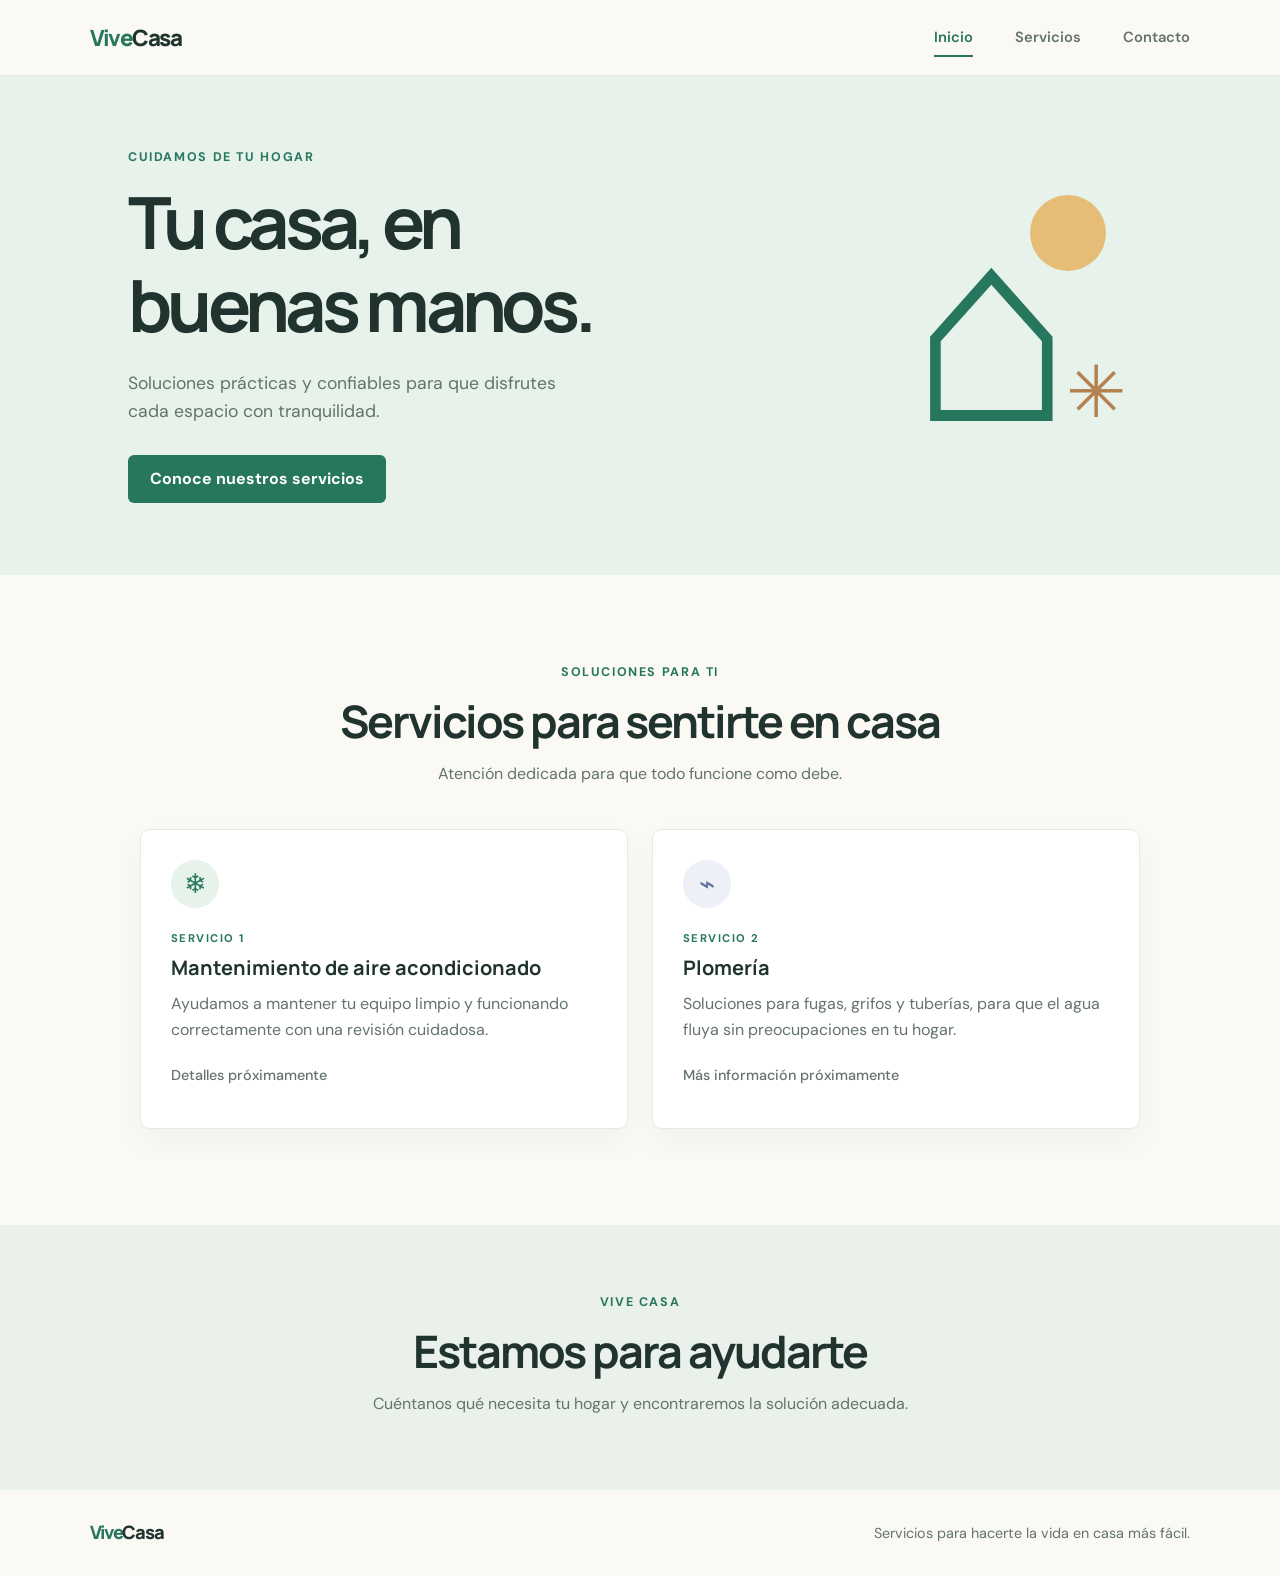
==== index.html @ fa735439 "Add Vive Casa base site" ====
<!doctype html>
<html lang="es">
<head>
  <meta charset="utf-8">
  <meta name="viewport" content="width=device-width, initial-scale=1">
  <meta name="description" content="Servicios confiables de mantenimiento de aire acondicionado y plomería para tu hogar.">
  <title>Vive Casa | Servicios para tu hogar</title>
  <link rel="stylesheet" href="style.css">
  <script src="script.js" defer></script>
</head>
<body>
  <header class="site-header">
    <a class="brand" href="#inicio" aria-label="Vive Casa, inicio">Vive<span>Casa</span></a>
    <nav class="site-nav" aria-label="Navegación principal">
      <a class="nav-link is-active" href="#inicio">Inicio</a>
      <a class="nav-link" href="#servicios">Servicios</a>
      <a class="nav-link" href="#contacto">Contacto</a>
    </nav>
  </header>

  <main>
    <section class="hero page-section" id="inicio">
      <div class="hero-content">
        <p class="eyebrow">Cuidamos de tu hogar</p>
        <h1>Tu casa, en buenas manos.</h1>
        <p class="hero-copy">Soluciones prácticas y confiables para que disfrutes cada espacio con tranquilidad.</p>
        <a class="button" href="#servicios">Conoce nuestros servicios</a>
      </div>
      <div class="hero-art" aria-hidden="true">
        <span class="sun"></span>
        <span class="house">⌂</span>
        <span class="plant">✳</span>
      </div>
    </section>

    <section class="services page-section" id="servicios">
      <div class="section-heading">
        <p class="eyebrow">Soluciones para ti</p>
        <h2>Servicios para sentirte en casa</h2>
        <p>Atención dedicada para que todo funcione como debe.</p>
      </div>
      <div class="service-grid">
        <article class="service-card">
          <div class="service-icon" aria-hidden="true">❄</div>
          <p class="card-label">Servicio 1</p>
          <h3>Mantenimiento de aire acondicionado</h3>
          <p>Ayudamos a mantener tu equipo limpio y funcionando correctamente con una revisión cuidadosa.</p>
          <span class="text-link coming-soon">Detalles próximamente</span>
        </article>
        <article class="service-card">
          <div class="service-icon plumbing-icon" aria-hidden="true">⌁</div>
          <p class="card-label">Servicio 2</p>
          <h3>Plomería</h3>
          <p>Soluciones para fugas, grifos y tuberías, para que el agua fluya sin preocupaciones en tu hogar.</p>
          <span class="text-link coming-soon">Más información próximamente</span>
        </article>
      </div>
    </section>

    <section class="contact page-section" id="contacto">
      <p class="eyebrow">Vive Casa</p>
      <h2>Estamos para ayudarte</h2>
      <p>Cuéntanos qué necesita tu hogar y encontraremos la solución adecuada.</p>
    </section>
  </main>

  <footer class="site-footer">
    <a class="brand footer-brand" href="#inicio">Vive<span>Casa</span></a>
    <p>Servicios para hacerte la vida en casa más fácil.</p>
  </footer>
</body>
</html>
---- style.css ----
@import url('https://fonts.googleapis.com/css2?family=DM+Sans:wght@400;500;600;700&family=Manrope:wght@500;600;700;800&display=swap');

:root {
  color-scheme: light;
  --ink: #20332f;
  --muted: #64736d;
  --green: #27765e;
  --green-dark: #1d5e4a;
  --mint: #e7f2eb;
  --cream: #faf9f4;
  --white: #fff;
}

* {
  box-sizing: border-box;
}

html {
  scroll-behavior: smooth;
}

body {
  margin: 0;
  background: var(--cream);
  color: var(--ink);
  font-family: "DM Sans", sans-serif;
  line-height: 1.6;
}

a {
  color: inherit;
}

.site-header {
  position: sticky;
  z-index: 10;
  top: 0;
  display: flex;
  min-height: 76px;
  align-items: center;
  justify-content: space-between;
  padding: 0 max(7vw, 24px);
  background: rgba(250, 249, 244, 0.96);
  border-bottom: 1px solid rgba(32, 51, 47, 0.08);
}

.brand {
  color: var(--green);
  font-family: "Manrope", sans-serif;
  font-size: 1.4rem;
  font-weight: 800;
  letter-spacing: -0.07em;
  text-decoration: none;
}

.brand span {
  color: var(--ink);
}

.site-nav {
  display: flex;
  gap: clamp(18px, 4vw, 42px);
}

.nav-link {
  padding: 8px 0;
  color: var(--muted);
  font-size: 0.92rem;
  font-weight: 600;
  text-decoration: none;
  transition: color 160ms ease;
}

.nav-link:hover,
.nav-link.is-active {
  color: var(--green);
}

.nav-link.is-active {
  box-shadow: inset 0 -2px var(--green);
}

.page-section {
  scroll-margin-top: 76px;
}

.hero {
  position: relative;
  display: flex;
  min-height: 490px;
  align-items: center;
  overflow: hidden;
  padding: 72px max(10vw, 28px);
  background: var(--mint);
}

.hero-content {
  position: relative;
  z-index: 1;
  max-width: 590px;
}

.eyebrow,
.card-label {
  margin: 0 0 12px;
  color: var(--green);
  font-size: 0.78rem;
  font-weight: 700;
  letter-spacing: 0.13em;
  text-transform: uppercase;
}

h1,
h2,
h3 {
  font-family: "Manrope", sans-serif;
  line-height: 1.16;
}

.hero h1 {
  max-width: 540px;
  margin: 0;
  font-size: clamp(2.7rem, 6vw, 4.5rem);
  letter-spacing: -0.065em;
}

.hero-copy {
  max-width: 435px;
  margin: 22px 0 30px;
  color: var(--muted);
  font-size: 1.1rem;
}

.button {
  display: inline-flex;
  min-height: 48px;
  align-items: center;
  justify-content: center;
  padding: 0 22px;
  border-radius: 6px;
  background: var(--green);
  color: var(--white);
  font-weight: 700;
  text-decoration: none;
  transition: background 160ms ease, transform 160ms ease;
}

.button:hover {
  transform: translateY(-2px);
  background: var(--green-dark);
}

.hero-art {
  position: absolute;
  top: 50%;
  right: 12%;
  display: grid;
  width: 270px;
  height: 270px;
  place-items: center;
  transform: translateY(-50%);
}

.sun {
  position: absolute;
  top: 4px;
  right: 20px;
  width: 76px;
  height: 76px;
  border-radius: 50%;
  background: #e6bd77;
}

.house {
  position: relative;
  color: var(--green);
  font-family: sans-serif;
  font-size: 17rem;
  line-height: 1;
}

.plant {
  position: absolute;
  right: 0;
  bottom: 10px;
  color: #b58150;
  font-size: 4.5rem;
}

.services {
  padding: 88px max(8vw, 24px) 96px;
}

.section-heading {
  max-width: 650px;
  margin: 0 auto 42px;
  text-align: center;
}

.section-heading h2,
.contact h2 {
  margin: 0;
  font-size: clamp(1.9rem, 4vw, 2.8rem);
  letter-spacing: -0.045em;
}

.section-heading > p:last-child,
.contact > p:last-child {
  margin: 14px 0 0;
  color: var(--muted);
}

.service-grid {
  display: grid;
  max-width: 1000px;
  grid-template-columns: repeat(2, minmax(0, 1fr));
  gap: 24px;
  margin: 0 auto;
}

.service-card {
  min-height: 300px;
  padding: 30px;
  border: 1px solid #e8e9e1;
  border-radius: 10px;
  background: var(--white);
  box-shadow: 0 12px 30px rgba(32, 51, 47, 0.04);
}

.service-icon {
  display: grid;
  width: 48px;
  height: 48px;
  margin-bottom: 22px;
  place-items: center;
  border-radius: 50%;
  background: var(--mint);
  color: var(--green);
  font-size: 1.7rem;
}

.plumbing-icon {
  background: #edf0f7;
  color: #597194;
}

.card-label {
  margin-bottom: 8px;
  font-size: 0.7rem;
}

.service-card h3 {
  margin: 0 0 12px;
  font-size: 1.25rem;
}

.service-card > p:not(.card-label) {
  margin: 0;
  color: var(--muted);
}

.text-link {
  display: inline-block;
  margin-top: 22px;
  color: var(--green);
  font-weight: 700;
  text-decoration: none;
}

.text-link span {
  margin-left: 4px;
}

.text-link:hover {
  color: var(--green-dark);
  text-decoration: underline;
}

.coming-soon {
  color: var(--muted);
  font-size: 0.9rem;
  font-weight: 500;
}

.contact {
  padding: 68px 24px 74px;
  background: #eaf1ea;
  text-align: center;
}

.site-footer {
  display: flex;
  align-items: center;
  justify-content: space-between;
  gap: 20px;
  padding: 28px max(7vw, 24px);
}

.footer-brand {
  font-size: 1.15rem;
}

.site-footer p {
  margin: 0;
  color: var(--muted);
  font-size: 0.9rem;
}

.service-detail {
  min-height: calc(100vh - 180px);
  padding: 82px max(8vw, 24px);
}

.detail-content {
  max-width: 760px;
  margin: 0 auto;
}

.detail-content h1 {
  margin: 0;
  font-size: clamp(2.3rem, 5vw, 3.5rem);
  letter-spacing: -0.055em;
}

.detail-intro {
  margin: 18px 0 34px;
  color: var(--muted);
  font-size: 1.08rem;
}

.detail-list {
  display: grid;
  gap: 16px;
  margin: 0 0 36px;
  padding: 0;
  list-style: none;
}

.detail-list li {
  padding: 20px 22px;
  border: 1px solid #e8e9e1;
  border-radius: 8px;
  background: var(--white);
}

.detail-list strong {
  display: block;
  margin-bottom: 4px;
  font-family: "Manrope", sans-serif;
}

.detail-list span {
  color: var(--muted);
}

@media (max-width: 700px) {
  .site-header {
    min-height: 68px;
    padding: 0 20px;
  }

  .site-nav {
    gap: 18px;
  }

  .nav-link {
    font-size: 0.84rem;
  }

  .hero {
    min-height: 455px;
    padding: 60px 24px;
  }

  .hero-art {
    right: -88px;
    opacity: 0.16;
  }

  .hero-content {
    max-width: 520px;
  }

  .services {
    padding: 68px 20px 74px;
  }

  .service-grid {
    grid-template-columns: 1fr;
  }

  .service-card {
    min-height: auto;
  }

  .site-footer {
    align-items: flex-start;
    flex-direction: column;
    gap: 8px;
    padding: 24px;
  }

  .service-detail {
    padding: 64px 22px;
  }
}

@media (max-width: 380px) {
  .site-header {
    align-items: flex-start;
    flex-direction: column;
    gap: 4px;
    padding-top: 10px;
    padding-bottom: 8px;
  }

  .site-nav {
    width: 100%;
    justify-content: space-between;
  }
}

@media (prefers-reduced-motion: reduce) {
  html {
    scroll-behavior: auto;
  }

  *,
  *::before,
  *::after {
    transition-duration: 0.01ms !important;
  }
}
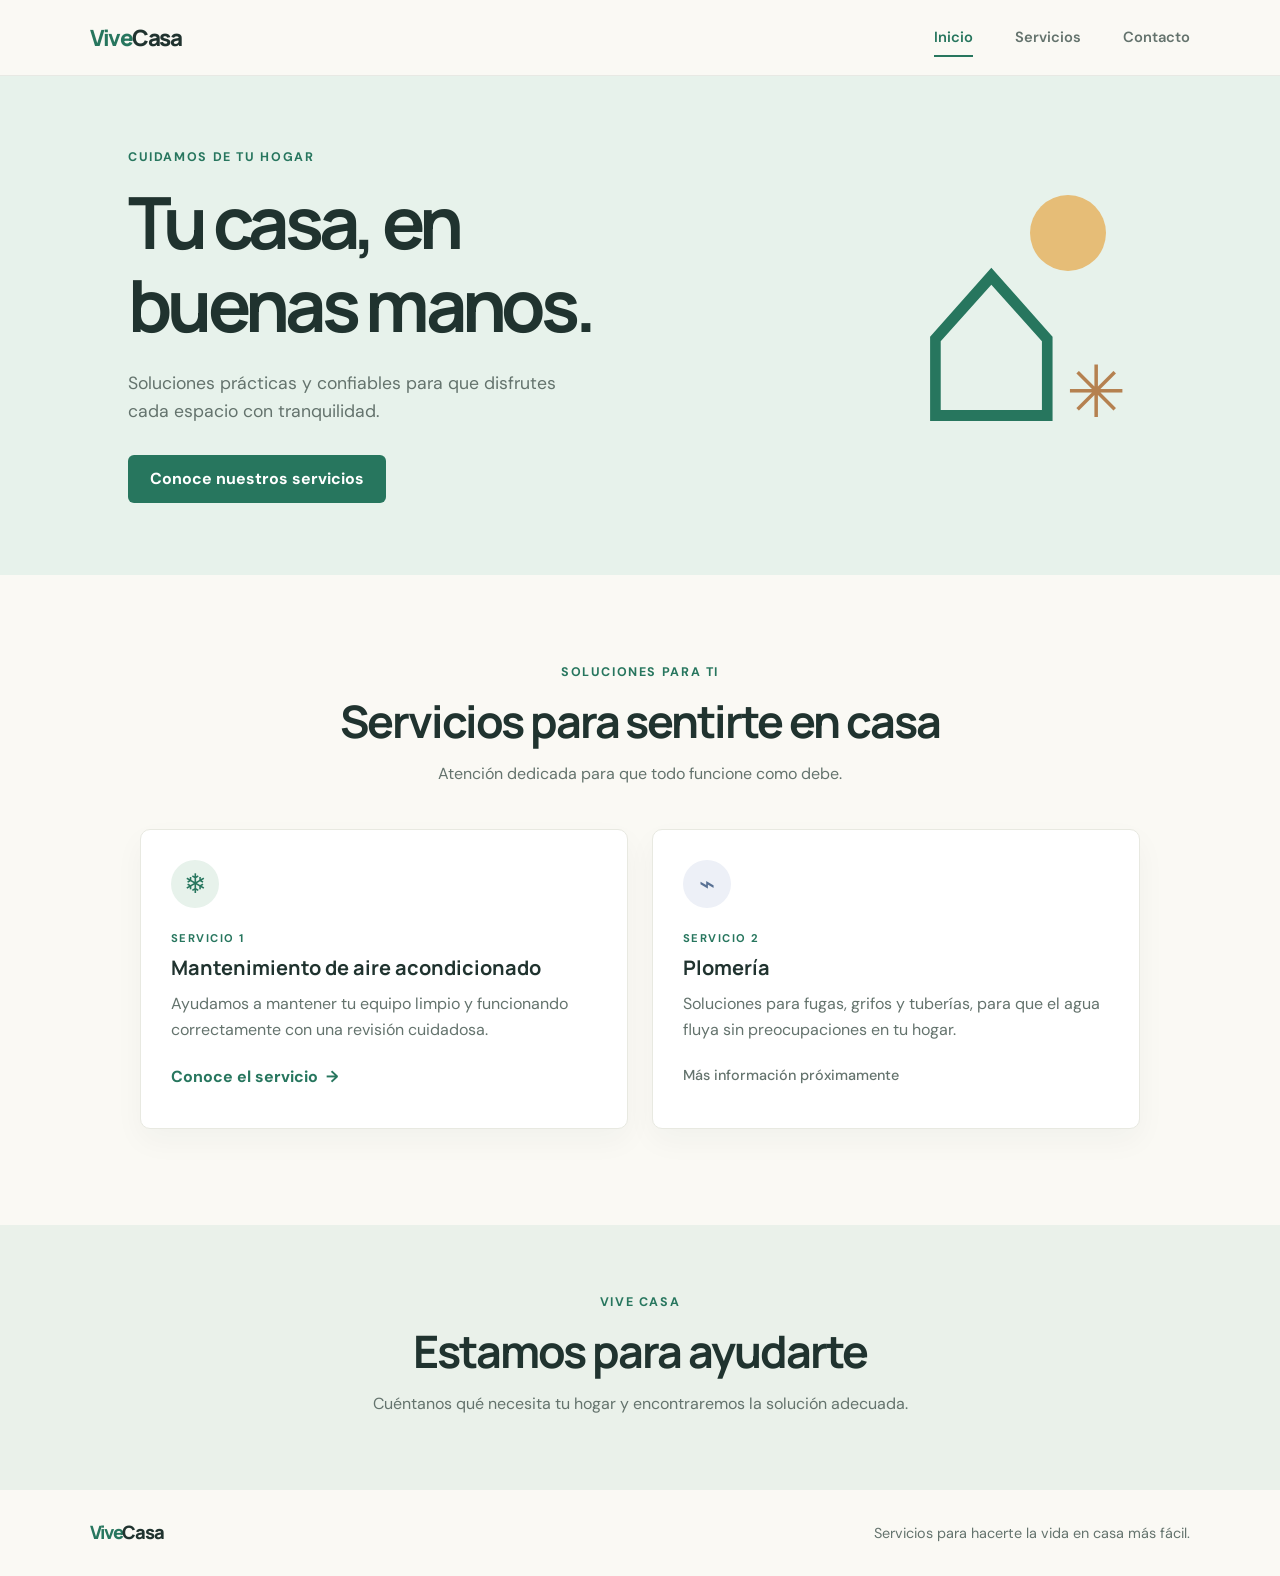
==== commit 71cdc1b6: "Add air conditioning service details" ====
--- a/index.html
+++ b/index.html
@@ -45,7 +45,7 @@
           <p class="card-label">Servicio 1</p>
           <h3>Mantenimiento de aire acondicionado</h3>
           <p>Ayudamos a mantener tu equipo limpio y funcionando correctamente con una revisión cuidadosa.</p>
-          <span class="text-link coming-soon">Detalles próximamente</span>
+          <a class="text-link" href="servicio1.html">Conoce el servicio <span aria-hidden="true">→</span></a>
         </article>
         <article class="service-card">
           <div class="service-icon plumbing-icon" aria-hidden="true">⌁</div>
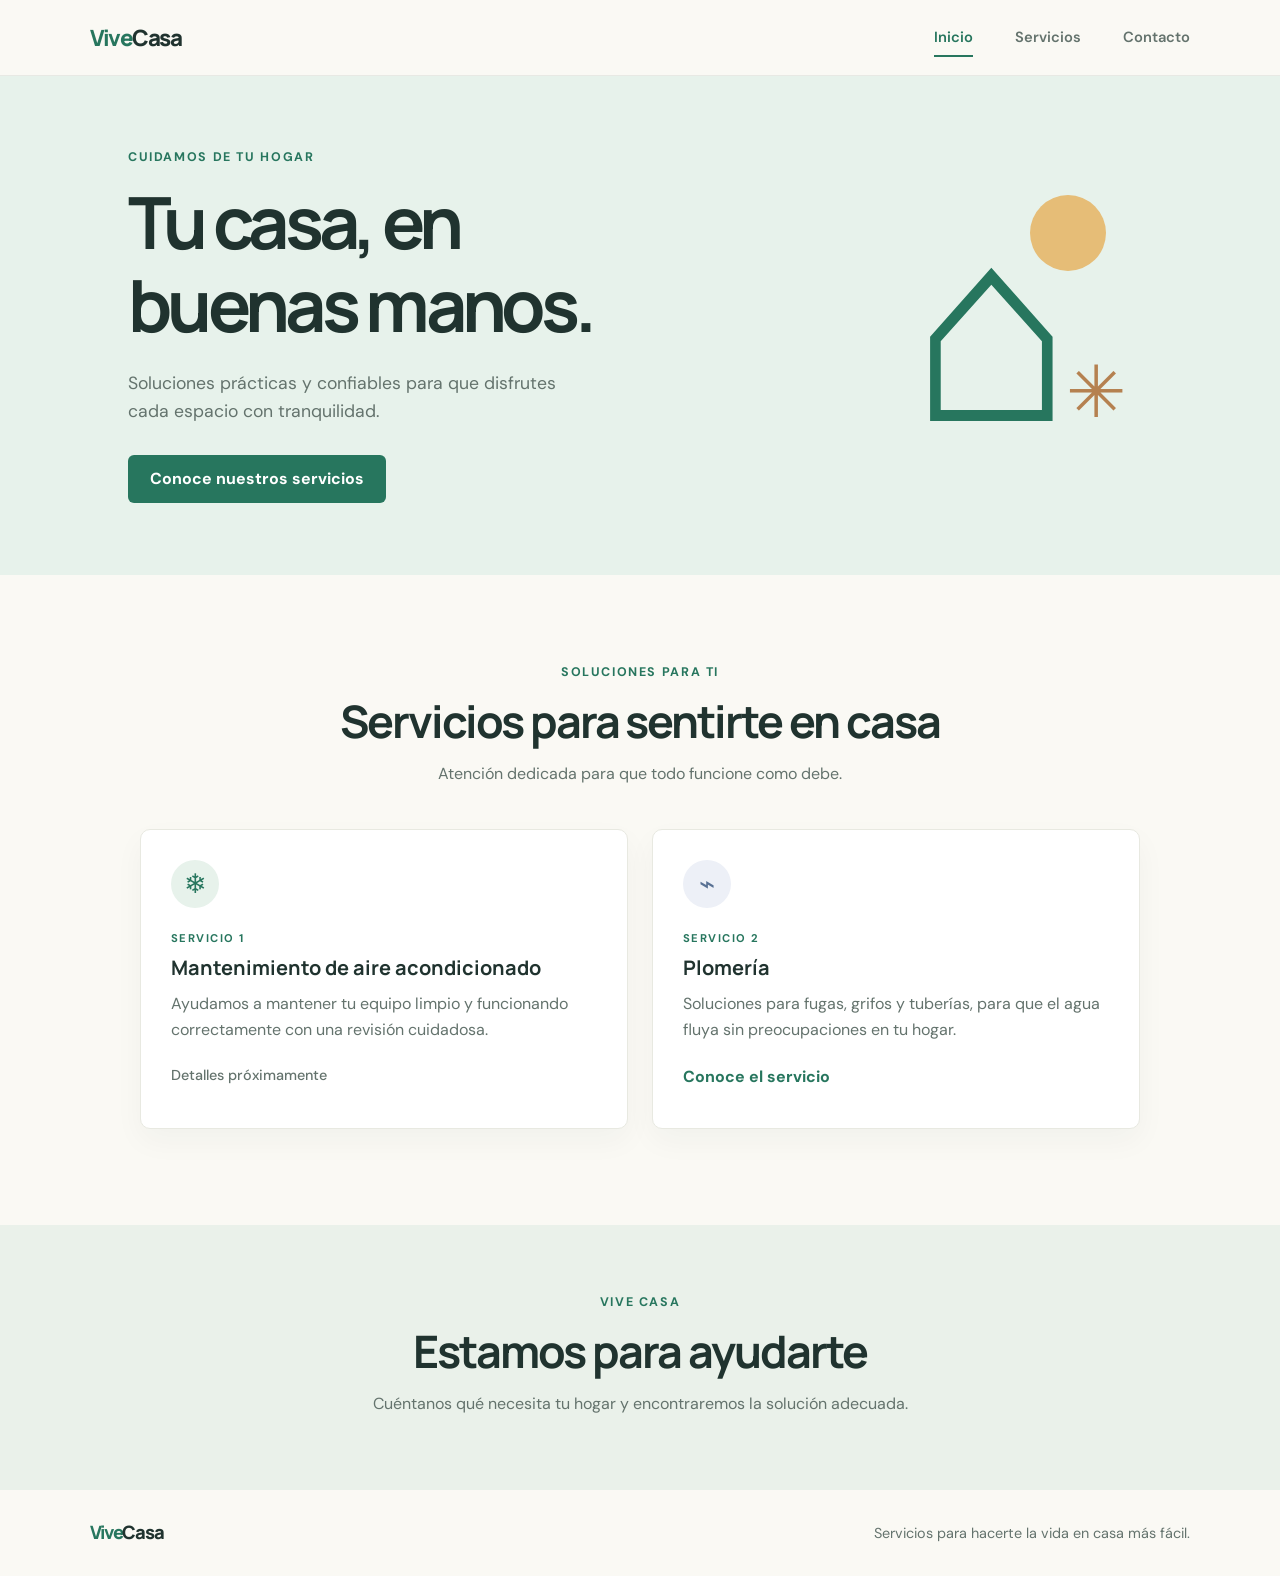
==== commit 33740c00: "Add plumbing service details" ====
--- a/index.html
+++ b/index.html
@@ -45,14 +45,14 @@
           <p class="card-label">Servicio 1</p>
           <h3>Mantenimiento de aire acondicionado</h3>
           <p>Ayudamos a mantener tu equipo limpio y funcionando correctamente con una revisión cuidadosa.</p>
-          <a class="text-link" href="servicio1.html">Conoce el servicio <span aria-hidden="true">→</span></a>
+          <span class="text-link coming-soon">Detalles próximamente</span>
         </article>
         <article class="service-card">
           <div class="service-icon plumbing-icon" aria-hidden="true">⌁</div>
           <p class="card-label">Servicio 2</p>
           <h3>Plomería</h3>
           <p>Soluciones para fugas, grifos y tuberías, para que el agua fluya sin preocupaciones en tu hogar.</p>
-          <span class="text-link coming-soon">Más información próximamente</span>
+          <a class="text-link" href="servicio2.html">Conoce el servicio</a>
         </article>
       </div>
     </section>
